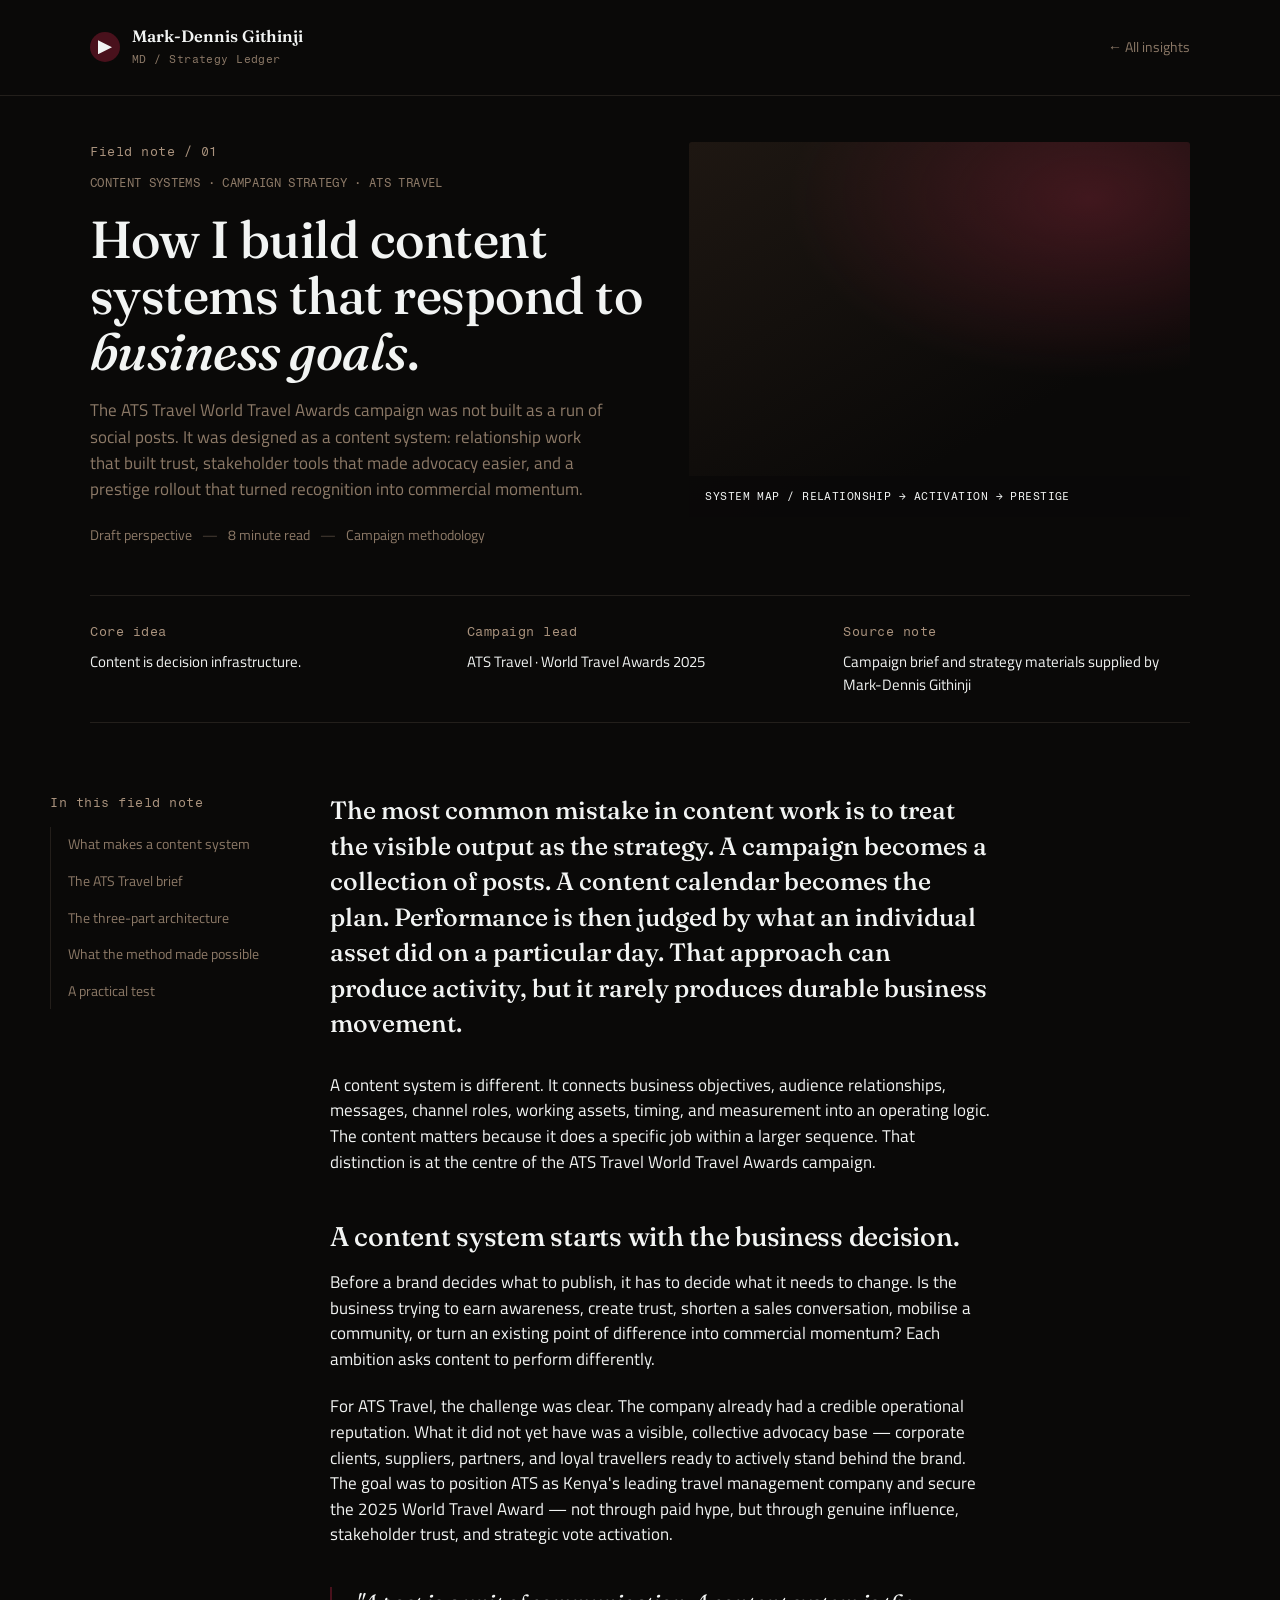
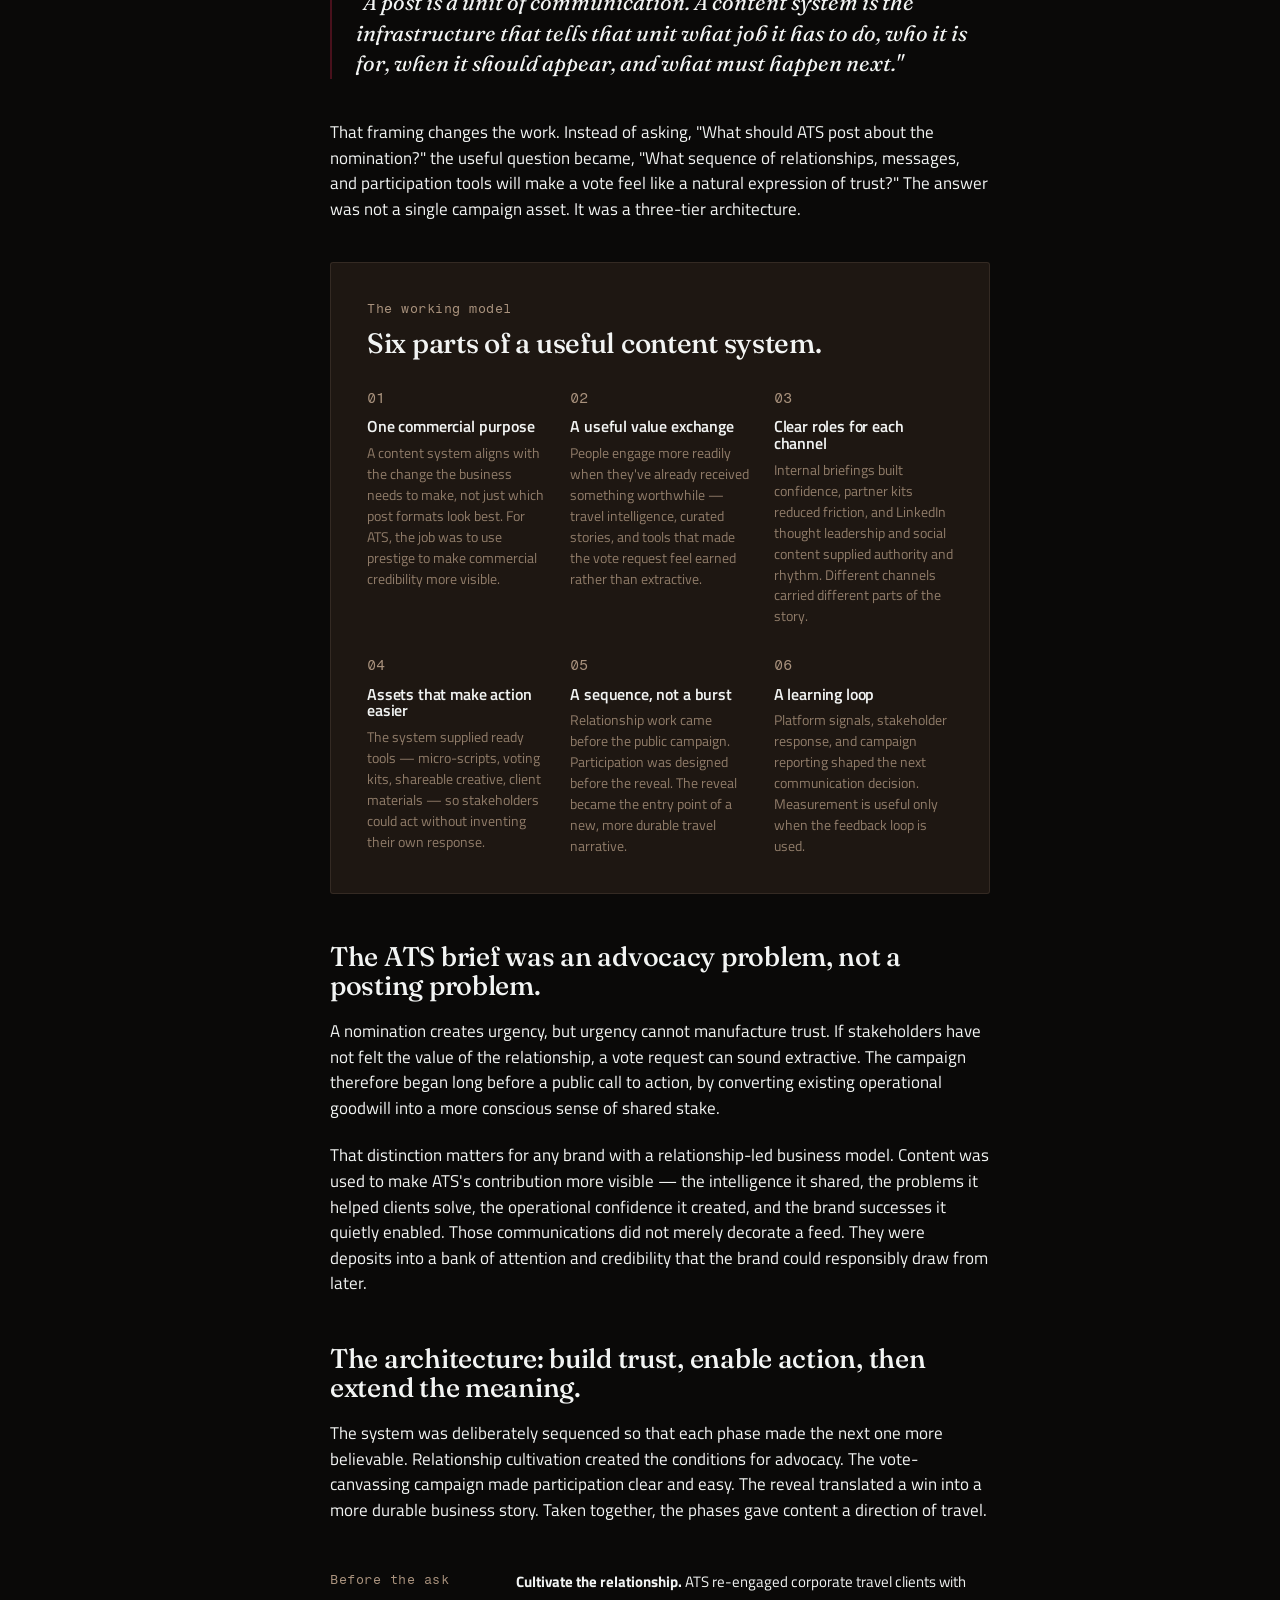
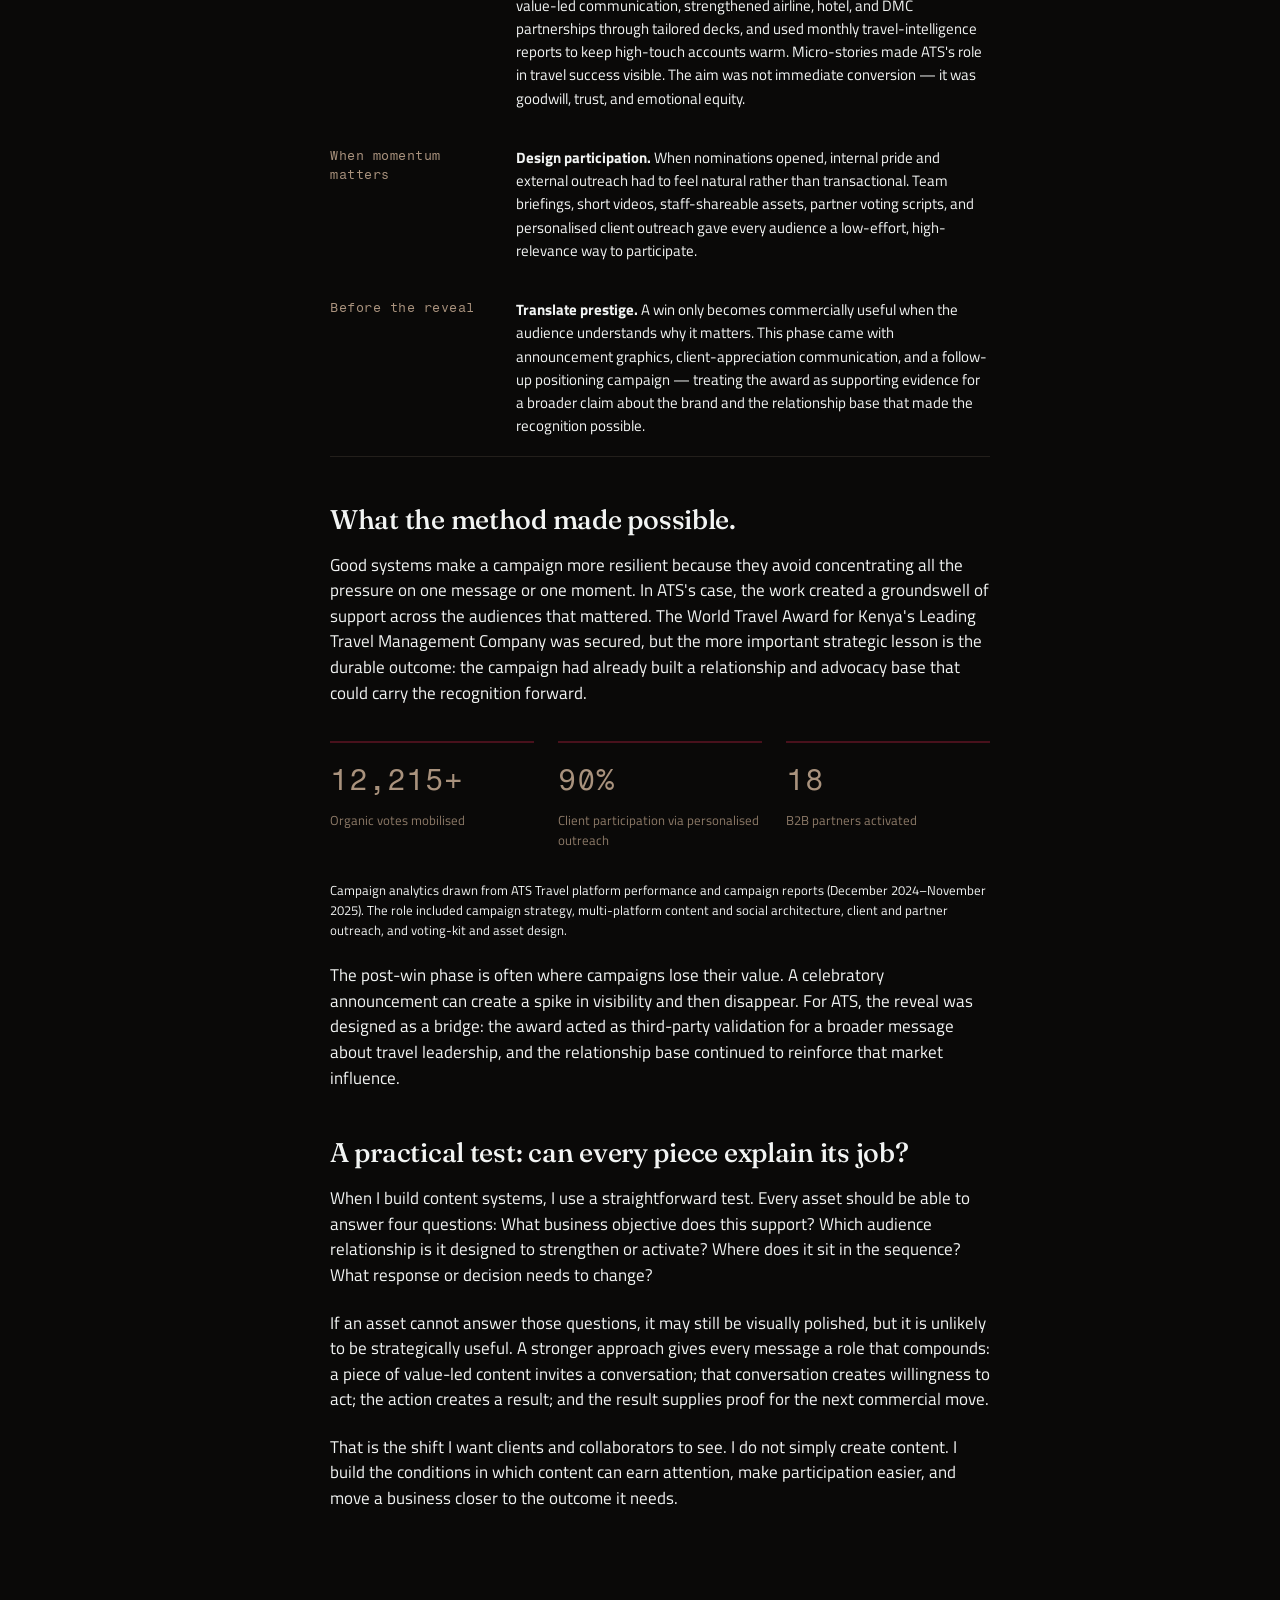
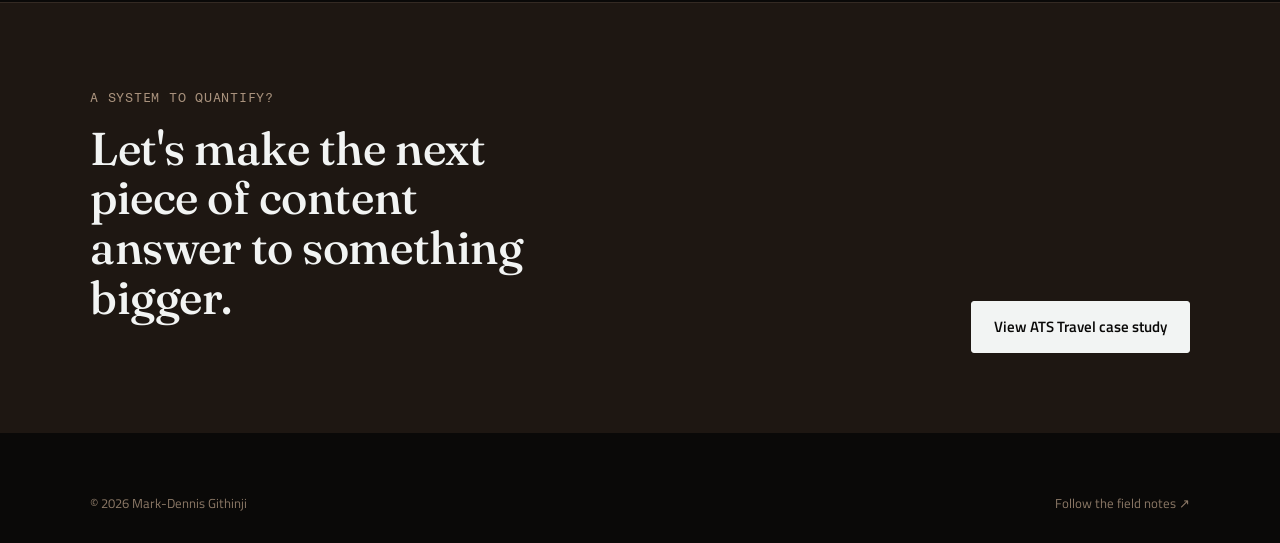
==== insights/content-systems-business-goals.html @ 2096d9ed "Add files via upload" ====
<!DOCTYPE html>
<html lang="en">
<head>
<meta charset="UTF-8">
<meta name="viewport" content="width=device-width, initial-scale=1.0">
<link rel="icon" type="image/svg+xml" href="../favicon.svg">
<title>How I Build Content Systems That Respond to Business Goals | Mark-Dennis Githinji</title>
<meta name="description" content="The ATS Travel World Travel Awards campaign was built as a content system, not a run of social posts — how relationship work, stakeholder tools, and a prestige rollout turned recognition into commercial momentum.">
<link rel="canonical" href="https://markdennisgithinji.com/insights/content-systems-business-goals.html">
<meta property="og:type" content="article">
<meta property="og:title" content="How I build content systems that respond to business goals">
<meta property="og:description" content="A content system connects business objectives, audience relationships, messages, channel roles, working assets, timing, and measurement into an operating logic.">
<meta property="og:url" content="https://markdennisgithinji.com/insights/content-systems-business-goals.html">
<link rel="stylesheet" href="../styles.css">
<script type="application/ld+json">
{
  "@context": "https://schema.org",
  "@type": "Article",
  "headline": "How I build content systems that respond to business goals",
  "author": {"@type":"Person","name":"Mark-Dennis Githinji"}
}
</script>
</head>
<body>

<header class="site-header">
  <div class="wrap">
    <a href="../index.html" class="brand">
      <span class="brand-mark" aria-hidden="true"></span>
      <span class="brand-text"><span class="brand-name">Mark-Dennis Githinji</span><br><span class="brand-role">MD / Strategy Ledger</span></span>
    </a>
    <a href="../index.html#insights" class="back-link">← All insights</a>
  </div>
</header>

<section class="article-hero">
  <div class="wrap article-hero-grid">
    <div>
      <p class="article-kicker">Field note / 01</p>
      <p class="article-tags">Content systems · Campaign strategy · ATS Travel</p>
      <h1>How I build content systems that respond to <em>business goals</em>.</h1>
      <p class="lede">The ATS Travel World Travel Awards campaign was not built as a run of social posts. It was designed as a content system: relationship work that built trust, stakeholder tools that made advocacy easier, and a prestige rollout that turned recognition into commercial momentum.</p>
      <p class="article-meta-line">
        <span>Draft perspective</span><span class="sep">—</span>
        <span>8 minute read</span><span class="sep">—</span>
        <span>Campaign methodology</span>
      </p>
    </div>
    <div class="article-figure">
      <div class="article-figure-cap">System map / relationship → activation → prestige</div>
    </div>
  </div>
</section>

<div class="wrap">
  <div class="meta-strip">
    <div><span class="section-label">Core idea</span><p class="val">Content is decision infrastructure.</p></div>
    <div><span class="section-label">Campaign lead</span><p class="val">ATS Travel · World Travel Awards 2025</p></div>
    <div><span class="section-label">Source note</span><p class="val">Campaign brief and strategy materials supplied by Mark-Dennis Githinji</p></div>
  </div>
</div>

<div class="wrap article-body-row">
  <nav class="toc">
    <span class="section-label">In this field note</span>
    <ul>
      <li><a href="#what-is">What makes a content system</a></li>
      <li><a href="#brief">The ATS Travel brief</a></li>
      <li><a href="#architecture">The three-part architecture</a></li>
      <li><a href="#possible">What the method made possible</a></li>
      <li><a href="#test">A practical test</a></li>
    </ul>
  </nav>

  <article class="prose">
    <p class="lead" id="what-is">The most common mistake in content work is to treat the visible output as the strategy. A campaign becomes a collection of posts. A content calendar becomes the plan. Performance is then judged by what an individual asset did on a particular day. That approach can produce activity, but it rarely produces durable business movement.</p>
    <p>A content system is different. It connects business objectives, audience relationships, messages, channel roles, working assets, timing, and measurement into an operating logic. The content matters because it does a specific job within a larger sequence. That distinction is at the centre of the ATS Travel World Travel Awards campaign.</p>

    <h2 id="brief">A content system starts with the business decision.</h2>
    <p>Before a brand decides what to publish, it has to decide what it needs to change. Is the business trying to earn awareness, create trust, shorten a sales conversation, mobilise a community, or turn an existing point of difference into commercial momentum? Each ambition asks content to perform differently.</p>
    <p>For ATS Travel, the challenge was clear. The company already had a credible operational reputation. What it did not yet have was a visible, collective advocacy base — corporate clients, suppliers, partners, and loyal travellers ready to actively stand behind the brand. The goal was to position ATS as Kenya's leading travel management company and secure the 2025 World Travel Award — not through paid hype, but through genuine influence, stakeholder trust, and strategic vote activation.</p>

    <blockquote class="pull reveal">"A post is a unit of communication. A content system is the infrastructure that tells that unit what job it has to do, who it is for, when it should appear, and what must happen next."</blockquote>

    <p>That framing changes the work. Instead of asking, "What should ATS post about the nomination?" the useful question became, "What sequence of relationships, messages, and participation tools will make a vote feel like a natural expression of trust?" The answer was not a single campaign asset. It was a three-tier architecture.</p>

    <div class="framework-box reveal">
      <span class="section-label">The working model</span>
      <h3>Six parts of a useful content system.</h3>
      <div class="framework-grid">
        <div class="framework-item"><span class="method-num">01</span><h4>One commercial purpose</h4><p>A content system aligns with the change the business needs to make, not just which post formats look best. For ATS, the job was to use prestige to make commercial credibility more visible.</p></div>
        <div class="framework-item"><span class="method-num">02</span><h4>A useful value exchange</h4><p>People engage more readily when they've already received something worthwhile — travel intelligence, curated stories, and tools that made the vote request feel earned rather than extractive.</p></div>
        <div class="framework-item"><span class="method-num">03</span><h4>Clear roles for each channel</h4><p>Internal briefings built confidence, partner kits reduced friction, and LinkedIn thought leadership and social content supplied authority and rhythm. Different channels carried different parts of the story.</p></div>
        <div class="framework-item"><span class="method-num">04</span><h4>Assets that make action easier</h4><p>The system supplied ready tools — micro-scripts, voting kits, shareable creative, client materials — so stakeholders could act without inventing their own response.</p></div>
        <div class="framework-item"><span class="method-num">05</span><h4>A sequence, not a burst</h4><p>Relationship work came before the public campaign. Participation was designed before the reveal. The reveal became the entry point of a new, more durable travel narrative.</p></div>
        <div class="framework-item"><span class="method-num">06</span><h4>A learning loop</h4><p>Platform signals, stakeholder response, and campaign reporting shaped the next communication decision. Measurement is useful only when the feedback loop is used.</p></div>
      </div>
    </div>

    <h2 id="architecture">The ATS brief was an advocacy problem, not a posting problem.</h2>
    <p>A nomination creates urgency, but urgency cannot manufacture trust. If stakeholders have not felt the value of the relationship, a vote request can sound extractive. The campaign therefore began long before a public call to action, by converting existing operational goodwill into a more conscious sense of shared stake.</p>
    <p>That distinction matters for any brand with a relationship-led business model. Content was used to make ATS's contribution more visible — the intelligence it shared, the problems it helped clients solve, the operational confidence it created, and the brand successes it quietly enabled. Those communications did not merely decorate a feed. They were deposits into a bank of attention and credibility that the brand could responsibly draw from later.</p>

    <h2>The architecture: build trust, enable action, then extend the meaning.</h2>
    <p>The system was deliberately sequenced so that each phase made the next one more believable. Relationship cultivation created the conditions for advocacy. The vote-canvassing campaign made participation clear and easy. The reveal translated a win into a more durable business story. Taken together, the phases gave content a direction of travel.</p>

    <div class="trio" style="grid-template-columns:1fr;gap:0;margin-top:30px;">
      <div class="proof-item" style="grid-template-columns:170px 1fr;border-bottom:1px solid var(--rule);padding:18px 0;">
        <span class="section-label">Before the ask</span>
        <div><strong>Cultivate the relationship.</strong> ATS re-engaged corporate travel clients with value-led communication, strengthened airline, hotel, and DMC partnerships through tailored decks, and used monthly travel-intelligence reports to keep high-touch accounts warm. Micro-stories made ATS's role in travel success visible. The aim was not immediate conversion — it was goodwill, trust, and emotional equity.</div>
      </div>
      <div class="proof-item" style="grid-template-columns:170px 1fr;border-bottom:1px solid var(--rule);padding:18px 0;">
        <span class="section-label">When momentum matters</span>
        <div><strong>Design participation.</strong> When nominations opened, internal pride and external outreach had to feel natural rather than transactional. Team briefings, short videos, staff-shareable assets, partner voting scripts, and personalised client outreach gave every audience a low-effort, high-relevance way to participate.</div>
      </div>
      <div class="proof-item" style="grid-template-columns:170px 1fr;padding:18px 0;">
        <span class="section-label">Before the reveal</span>
        <div><strong>Translate prestige.</strong> A win only becomes commercially useful when the audience understands why it matters. This phase came with announcement graphics, client-appreciation communication, and a follow-up positioning campaign — treating the award as supporting evidence for a broader claim about the brand and the relationship base that made the recognition possible.</div>
      </div>
    </div>

    <h2 id="possible">What the method made possible.</h2>
    <p>Good systems make a campaign more resilient because they avoid concentrating all the pressure on one message or one moment. In ATS's case, the work created a groundswell of support across the audiences that mattered. The World Travel Award for Kenya's Leading Travel Management Company was secured, but the more important strategic lesson is the durable outcome: the campaign had already built a relationship and advocacy base that could carry the recognition forward.</p>

    <div class="outcome-stats" style="grid-template-columns:repeat(3,1fr);margin-bottom:30px;">
      <div class="outcome-stat reveal"><div class="num" data-count="12500" data-suffix="+">12,500+</div><div class="lbl">Organic votes mobilised</div></div>
      <div class="outcome-stat reveal d1"><div class="num" data-count="92" data-suffix="%">92%</div><div class="lbl">Client participation via personalised outreach</div></div>
      <div class="outcome-stat reveal d2"><div class="num" data-count="18">18</div><div class="lbl">B2B partners activated</div></div>
    </div>
    <p style="font-size:13px;color:var(--ink-faint);">Campaign analytics drawn from ATS Travel platform performance and campaign reports (December 2024–November 2025). The role included campaign strategy, multi-platform content and social architecture, client and partner outreach, and voting-kit and asset design.</p>

    <p>The post-win phase is often where campaigns lose their value. A celebratory announcement can create a spike in visibility and then disappear. For ATS, the reveal was designed as a bridge: the award acted as third-party validation for a broader message about travel leadership, and the relationship base continued to reinforce that market influence.</p>

    <h2 id="test">A practical test: can every piece explain its job?</h2>
    <p>When I build content systems, I use a straightforward test. Every asset should be able to answer four questions: What business objective does this support? Which audience relationship is it designed to strengthen or activate? Where does it sit in the sequence? What response or decision needs to change?</p>
    <p>If an asset cannot answer those questions, it may still be visually polished, but it is unlikely to be strategically useful. A stronger approach gives every message a role that compounds: a piece of value-led content invites a conversation; that conversation creates willingness to act; the action creates a result; and the result supplies proof for the next commercial move.</p>
    <p>That is the shift I want clients and collaborators to see. I do not simply create content. I build the conditions in which content can earn attention, make participation easier, and move a business closer to the outcome it needs.</p>
  </article>
</div>

<section class="closing">
  <div class="wrap">
    <span class="eyebrow">A system to quantify?</span>
    <div class="closing-row">
      <h2>Let's make the next piece of content answer to something bigger.</h2>
      <a href="../work/ats-travel.html" class="btn on-rust">View ATS Travel case study</a>
    </div>
  </div>
</section>

<section class="contact-strip">
  <div class="wrap">
    <div class="site-footer" style="border-top:none;margin-top:0;padding-top:0;">
      <span>© 2026 Mark-Dennis Githinji</span>
      <a href="../index.html#insights">Follow the field notes ↗</a>
    </div>
  </div>
</section>

<script src="../script.js"></script>
</body>
</html>
---- styles.css ----
/* ============================================================
   MARK-DENNIS GITHINJI — STRATEGY LEDGER (dark direction)
   Shared design system. One file, every page reads it.
   ============================================================ */

@import url('https://fonts.googleapis.com/css2?family=Fraunces:ital,opsz,wght@0,9..144,400;0,9..144,500;0,9..144,600;0,9..144,700;0,9..144,900;1,9..144,500&family=Titillium+Web:wght@400;600;700&family=Fragment+Mono&display=swap');

:root{
  --bg: #0A0908;          /* base background, everywhere */
  --panel1: #16110E;      /* first elevation — cards, alternating sections */
  --panel2: #1E1712;      /* second elevation — deeper panels, framework boxes */
  --bone: #F2F4F3;        /* primary text on dark */
  --muted: #A9927D;       /* Grullo — accent text: labels, links, numbers */
  --muted-dim: rgba(169,146,125,0.82); /* Grullo, dimmed — secondary body copy (legible on near-black; Umber itself is too dark for text) */
  --umber: #5E503F;       /* Umber — structural only: hairlines, dividers. Never used for text. */
  --wine: #49111C;        /* Dark Sienna — fills: buttons, blocks, rare accents */
  --wine-bright: #7A2233; /* hover state for wine fills */
  --hair: rgba(169,146,125,0.16);   /* hairline borders, grullo-tinted */
  --hair-strong: rgba(169,146,125,0.30);

  --serif: 'Fraunces', Georgia, serif;
  --sans: 'Titillium Web', -apple-system, Segoe UI, sans-serif;
  --mono: 'Fragment Mono', 'SF Mono', monospace;

  --wrap: 1180px;
  --radius: 3px;
}

*{ box-sizing: border-box; }
html{ scroll-behavior: smooth; }
@media (prefers-reduced-motion: reduce){
  html{ scroll-behavior: auto; }
  *{ animation-duration: .001ms !important; transition-duration: .001ms !important; }
}

body{
  margin: 0;
  background: var(--bg);
  color: var(--bone);
  font-family: var(--sans);
  font-size: 17px;
  line-height: 1.55;
  -webkit-font-smoothing: antialiased;
}

img{ max-width: 100%; display: block; }
a{ color: inherit; text-decoration: none; }
a:focus-visible, button:focus-visible, input:focus-visible{
  outline: 2px solid var(--muted);
  outline-offset: 3px;
}

h1,h2,h3,h4{
  font-family: var(--serif);
  font-weight: 500;
  line-height: 1.08;
  margin: 0;
  letter-spacing: -0.01em;
  color: var(--bone);
}
p{ margin: 0 0 1.1em; }
p:last-child{ margin-bottom: 0; }

.wrap{ max-width: var(--wrap); margin: 0 auto; padding: 0 40px; }
@media (max-width: 720px){ .wrap{ padding: 0 22px; } }

.eyebrow{
  font-family: var(--mono);
  font-size: 12.5px;
  letter-spacing: 0.06em;
  text-transform: uppercase;
  color: var(--muted);
}
.section-label{
  font-family: var(--mono);
  font-size: 12.5px;
  color: var(--muted);
  letter-spacing: 0.04em;
}

/* ---------- scroll reveal ---------- */
.reveal{ opacity: 0; transform: translateY(26px); transition: opacity .7s ease, transform .7s ease; }
.reveal.in{ opacity: 1; transform: translateY(0); }
.reveal.d1{ transition-delay: .08s; }
.reveal.d2{ transition-delay: .16s; }
.reveal.d3{ transition-delay: .24s; }
.reveal.d4{ transition-delay: .32s; }

/* ---------- buttons ---------- */
.btn{
  display: inline-flex; align-items: center; gap: 10px;
  font-family: var(--sans); font-size: 15px; font-weight: 600;
  padding: 13px 22px; border-radius: var(--radius);
  border: 1px solid var(--wine); background: var(--wine); color: var(--bone);
  cursor: pointer;
  transition: background .15s ease, color .15s ease, border-color .15s ease;
}
.btn:hover{ background: var(--wine-bright); border-color: var(--wine-bright); }
.btn.ghost{ background: transparent; color: var(--bone); border-color: var(--hair-strong); }
.btn.ghost:hover{ background: var(--bone); color: var(--bg); border-color: var(--bone); }
.btn.on-rust{ background: var(--bone); border-color: var(--bone); color: var(--bg); }
.btn.on-rust:hover{ background: var(--muted); border-color: var(--muted); color: var(--bg); }
.btn svg{ width: 14px; height: 14px; transition: transform .15s ease; }
.btn:hover svg{ transform: translate(2px,-2px); }

.text-link{
  display: inline-flex; align-items: center; gap: 7px;
  font-weight: 600; font-size: 14.5px;
  border-bottom: 1px solid currentColor; padding-bottom: 2px;
  color: var(--muted);
}

/* ---------- header ---------- */
.site-header{ padding: 26px 0; border-bottom: 1px solid var(--hair); }
.site-header .wrap{ display: flex; align-items: center; justify-content: space-between; gap: 24px; }
.brand{ display: flex; align-items: center; gap: 12px; }
.brand-mark{ width: 30px; height: 30px; background: var(--wine); border-radius: 50%; flex-shrink: 0; position: relative; }
.brand-mark::after{ content:''; position:absolute; inset: 8px; background: var(--bone); clip-path: polygon(0 0, 100% 50%, 0 100%); }
.brand-text{ line-height: 1.25; }
.brand-name{ font-family: var(--serif); font-size: 16.5px; font-weight: 600; }
.brand-role{ font-family: var(--mono); font-size: 11px; color: var(--muted-dim); letter-spacing: .04em; }
.brand-role a{ color: inherit; }
.brand-role a:hover{ color: var(--muted); }

.main-nav{ display: flex; align-items: center; gap: 30px; }
.main-nav a{ font-size: 14.5px; font-weight: 500; color: var(--muted-dim); }
.main-nav a:hover{ color: var(--bone); }
.nav-toggle{ display: none; background: none; border: none; cursor: pointer; width: 34px; height: 34px; padding: 0; }
.nav-toggle span, .nav-toggle::before, .nav-toggle::after{
  content: ''; display: block; height: 2px; background: var(--bone); margin: 7px 6px;
  transition: transform .2s ease, opacity .2s ease;
}
.back-link{ display: inline-flex; align-items: center; gap: 8px; font-size: 14px; font-weight: 500; color: var(--muted-dim); }
.back-link:hover{ color: var(--muted); }

@media (max-width: 780px){
  .main-nav{
    position: fixed; inset: 0 0 auto 0; top: 78px; background: var(--bg);
    flex-direction: column; align-items: flex-start; padding: 24px 22px 30px;
    border-bottom: 1px solid var(--hair);
    transform: translateY(-8px); opacity: 0; visibility: hidden;
    transition: opacity .18s ease, transform .18s ease, visibility .18s;
  }
  .main-nav.open{ opacity: 1; visibility: visible; transform: translateY(0); }
  .main-nav a{ padding: 8px 0; font-size: 17px; }
  .nav-toggle{ display: block; }
}

/* ---------- hero (home) ---------- */
.hero{ padding: 70px 0 60px; }
.hero-grid{ display: grid; grid-template-columns: 1.15fr 0.85fr; gap: 56px; align-items: center; }
.hero h1{ font-size: clamp(40px, 5.6vw, 66px); margin-bottom: 22px; }
.hero-lede{ font-size: 18px; color: var(--muted-dim); max-width: 46ch; margin-bottom: 30px; }
.hero-cta-row{ display: flex; gap: 14px; flex-wrap: wrap; margin-bottom: 30px; }
.hero-tags{ display: flex; gap: 10px; flex-wrap: wrap; }
.tag{ font-family: var(--mono); font-size: 11.5px; letter-spacing: .03em; padding: 6px 11px; border: 1px solid var(--hair-strong); border-radius: 20px; color: var(--muted); }
.hero-figure{
  aspect-ratio: 4/5; border-radius: var(--radius); position: relative; overflow: hidden;
  background: radial-gradient(120% 90% at 20% 15%, rgba(122,34,51,.55), transparent 55%), linear-gradient(155deg, var(--panel2), var(--bg) 70%);
}
.hero-figure::before{
  content:''; position:absolute; inset:0;
  background-image: repeating-linear-gradient(0deg, var(--hair) 0px, var(--hair) 1px, transparent 1px, transparent 26px),
                     repeating-linear-gradient(90deg, var(--hair) 0px, var(--hair) 1px, transparent 1px, transparent 26px);
}
.hero-figure-note{ position: absolute; left: 20px; right: 20px; bottom: 20px; color: var(--bone); font-family: var(--serif); font-style: italic; font-size: 16px; line-height: 1.35; }
.hero-figure-tag{ position: absolute; top: 20px; left: 20px; font-family: var(--mono); font-size: 10.5px; letter-spacing: .05em; color: var(--muted); text-transform: uppercase; }

/* ---------- evidence bar ---------- */
.evidence{ border-top: 1px solid var(--hair); border-bottom: 1px solid var(--hair); padding: 36px 0; }
.evidence-grid{ display: grid; grid-template-columns: 1fr repeat(3, auto); gap: 30px; align-items: end; }
.evidence-intro{ max-width: 30ch; color: var(--muted-dim); font-size: 14.5px; }
.stat{ text-align: left; }
.stat-num{ font-family: var(--mono); font-size: clamp(28px,3vw,36px); color: var(--muted); line-height: 1; }
.stat-label{ font-size: 13px; color: var(--muted-dim); max-width: 20ch; margin-top: 6px; }
@media (max-width: 860px){ .evidence-grid{ grid-template-columns: 1fr 1fr; } .evidence-intro{ grid-column: 1 / -1; max-width: none; } }

/* ---------- generic section ---------- */
.section{ padding: 88px 0; }
.section.tight{ padding: 64px 0; }
.section-head{ max-width: 640px; margin-bottom: 46px; }
.section-head h2{ font-size: clamp(28px,3.4vw,40px); margin-top: 10px; }
.section-head p{ color: var(--muted-dim); margin-top: 16px; font-size: 16px; max-width: 56ch; }
.section.on-navy{ background: var(--panel2); }
.section.on-paper-dim{ background: var(--panel1); }

/* ---------- about ---------- */
.about-row{ display: grid; grid-template-columns: 0.8fr 1.2fr; gap: 56px; align-items: start; }
.about-figure{
  aspect-ratio: 3/4; border-radius: var(--radius); position: relative; overflow: hidden;
  background: radial-gradient(90% 70% at 20% 10%, rgba(122,34,51,.5), transparent 60%), linear-gradient(160deg, var(--panel2), var(--bg) 70%);
}
.about-figure-cap{ position:absolute; left:18px; bottom:18px; right: 18px; color: var(--bone); }
.about-figure-cap .name{ font-family: var(--serif); font-size: 19px; }
.about-figure-cap .role{ font-family: var(--mono); font-size: 11px; color: var(--muted); margin-top: 4px; }
.about-bio p{ font-size: 16.5px; color: var(--muted-dim); }
.about-bio p:first-child{ font-family: var(--serif); font-size: 22px; color: var(--bone); font-weight: 500; line-height: 1.4; }
.about-thesis-note{ font-size: 15px; color: var(--muted-dim); margin-top: 26px; padding-top: 22px; border-top: 1px solid var(--hair); }
.about-thesis-note strong{ color: var(--bone); }

.contrast{ display: grid; grid-template-columns: 1fr 1fr; margin-top: 36px; border: 1px solid var(--hair); border-radius: var(--radius); overflow: hidden; }
.contrast-col{ padding: 26px 28px; }
.contrast-col.usual{ background: var(--panel1); }
.contrast-col.mine{ background: var(--wine); }
.contrast-col h4{ font-family: var(--mono); font-size: 11.5px; letter-spacing: .04em; text-transform: uppercase; margin-bottom: 16px; }
.contrast-col.usual h4{ color: var(--muted-dim); }
.contrast-col.mine h4{ color: #E9C6BF; }
.contrast-col ul{ margin: 0; padding: 0; list-style: none; }
.contrast-col li{ font-size: 14.5px; padding: 10px 0; border-top: 1px solid var(--hair); }
.contrast-col.mine li{ border-top: 1px solid rgba(242,244,243,.14); color: var(--bone); }
.contrast-col.usual li{ color: var(--muted-dim); }
.contrast-col li:first-child{ border-top: none; }
@media (max-width: 780px){ .about-row{ grid-template-columns: 1fr; } .contrast{ grid-template-columns: 1fr; } }

/* ---------- case tiles (home) ---------- */
.case-grid{ display: grid; grid-template-columns: 1fr 1fr; gap: 24px; }
.case-tile{ border: 1px solid var(--hair); border-radius: var(--radius); overflow: hidden; background: var(--panel1); display: flex; flex-direction: column; transition: border-color .2s ease, transform .2s ease; }
.case-tile:hover{ border-color: var(--hair-strong); transform: translateY(-3px); }
.case-tile-figure{ aspect-ratio: 16/10; position: relative; background: radial-gradient(90% 70% at 85% 10%, rgba(122,34,51,.45), transparent 60%), linear-gradient(140deg, var(--panel2), var(--bg) 75%); }
.case-tile-kicker{ position: absolute; left: 16px; top: 16px; font-family: var(--mono); font-size: 10.5px; letter-spacing: .05em; color: var(--muted); text-transform: uppercase; }
.case-tile-body{ padding: 22px 24px 26px; flex: 1; display: flex; flex-direction: column; }
.case-tile-client{ font-family: var(--mono); font-size: 12px; color: var(--muted); margin-bottom: 10px; letter-spacing: .02em; }
.case-tile h3{ font-size: 22px; margin-bottom: 12px; }
.case-tile-tags{ color: var(--muted-dim); font-size: 12.5px; margin-bottom: 18px; line-height: 1.5; }
.case-tile .text-link{ margin-top: auto; }
@media (max-width: 860px){ .case-grid{ grid-template-columns: 1fr; } }

/* ---------- method / numbered sequence ---------- */
.method-row{ display: grid; grid-template-columns: 1fr 1.4fr; gap: 50px; }
.method-list{ border-top: 1px solid var(--hair); }
.method-item{ display: grid; grid-template-columns: 56px 1fr; gap: 20px; padding: 22px 0; border-bottom: 1px solid var(--hair); }
.method-num{ font-family: var(--mono); color: var(--muted); font-size: 15px; padding-top: 2px; }
.method-item h4{ font-size: 18px; margin-bottom: 6px; font-family: var(--sans); font-weight: 600; }
.method-item p{ color: var(--muted-dim); font-size: 14.5px; }
@media (max-width: 860px){ .method-row{ grid-template-columns: 1fr; gap: 20px; } }

/* ---------- capability / two-col cards ---------- */
.card-grid-2{ display: grid; grid-template-columns: 1fr 1fr; gap: 1px; background: var(--hair); border: 1px solid var(--hair); }
.card{ background: var(--panel1); padding: 34px; }
.card h3{ font-size: 22px; margin: 12px 0 10px; }
.card p{ color: var(--muted-dim); font-size: 14.5px; }
@media (max-width: 780px){ .card-grid-2{ grid-template-columns: 1fr; } }

/* ---------- engagement cards ---------- */
.engage-grid{ display: grid; grid-template-columns: repeat(3,1fr); gap: 22px; }
.engage-card{ border: 1px solid var(--hair); border-radius: var(--radius); padding: 30px; background: var(--panel1); }
.engage-card.feature{ background: var(--wine); border-color: var(--wine); }
.engage-card.feature .section-label{ color: #E9C6BF; }
.engage-card h3{ font-size: 21px; margin: 10px 0 10px; }
.engage-card p{ font-size: 14.5px; color: var(--muted-dim); }
.engage-card.feature p{ color: #EAD3CD; }
@media (max-width: 860px){ .engage-grid{ grid-template-columns: 1fr; } }

/* ---------- testimonial / pending ---------- */
.testi-grid{ display: grid; grid-template-columns: 1fr 1fr; gap: 22px; }
.testi-card{ border: 1px dashed var(--hair-strong); border-radius: var(--radius); padding: 30px; }
.testi-card .section-label{ margin-bottom: 14px; display:block; }
.testi-card p{ font-family: var(--serif); font-style: italic; font-size: 19px; color: var(--bone); }
@media (max-width: 780px){ .testi-grid{ grid-template-columns: 1fr; } }

/* ---------- insight tiles ---------- */
.insight-grid{ display: grid; grid-template-columns: repeat(3,1fr); gap: 22px; }
.insight-tile{ border: 1px solid var(--hair); border-radius: var(--radius); padding: 26px; background: var(--panel1); display: flex; flex-direction: column; min-height: 200px; transition: border-color .2s ease, transform .2s ease; }
.insight-tile:hover{ border-color: var(--hair-strong); transform: translateY(-3px); }
.insight-tile .section-label{ margin-bottom: 12px; }
.insight-tile h3{ font-size: 19px; margin-bottom: 14px; flex: 1; }
.insight-tile .text-link{ font-size: 13.5px; }
@media (max-width: 860px){ .insight-grid{ grid-template-columns: 1fr; } }

.signal-row{ margin-top: 40px; border-top: 1px solid var(--hair); padding-top: 30px; display: flex; justify-content: space-between; align-items: center; gap: 24px; flex-wrap: wrap; }
.signal-row p{ font-size: 14px; color: var(--muted-dim); max-width: 34ch; }
.signal-form{ display: flex; gap: 10px; }
.signal-form input{ font-family: var(--sans); font-size: 14px; padding: 12px 14px; border: 1px solid var(--hair-strong); border-radius: var(--radius); background: var(--panel1); color: var(--bone); min-width: 220px; }
.signal-form .form-note{ font-size: 13px; color: var(--muted); align-self: center; display:none; }

/* ---------- closing cta ---------- */
.closing{ background: var(--panel2); padding: 80px 0; border-top: 1px solid var(--hair); }
.closing h2{ font-size: clamp(30px,4vw,46px); margin: 14px 0 30px; max-width: 16ch; }
.closing-row{ display: flex; justify-content: space-between; align-items: flex-end; gap: 30px; flex-wrap: wrap; }

.contact-strip{ background: var(--bg); padding: 60px 0 30px; }
.contact-row{ display: flex; gap: 40px; flex-wrap: wrap; font-size: 14.5px; }
.contact-row a:hover{ color: var(--muted); }
.contact-label{ display:block; font-family: var(--mono); font-size: 11px; color: var(--muted-dim); margin-bottom: 6px; }
.site-footer{ border-top: 1px solid var(--hair); margin-top: 40px; padding-top: 24px; display: flex; justify-content: space-between; font-size: 13px; color: var(--muted-dim); flex-wrap: wrap; gap: 10px; }

/* ============================================================
   ARTICLE PAGES (case studies + insights)
   ============================================================ */
.article-hero{ padding: 46px 0 50px; }
.article-hero-grid{ display: grid; grid-template-columns: 1.05fr .95fr; gap: 46px; align-items: start; }
.article-kicker{ font-family: var(--mono); font-size: 12.5px; color: var(--muted); letter-spacing: .04em; margin-bottom: 14px; }
.article-tags{ font-family: var(--mono); font-size: 11.5px; color: var(--muted-dim); letter-spacing: .03em; margin-bottom: 18px; text-transform: uppercase; }
.article-hero h1{ font-size: clamp(34px,4.6vw,52px); margin-bottom: 18px; }
.article-hero .lede{ font-size: 17px; color: var(--muted-dim); max-width: 52ch; }
.article-meta-line{ margin-top: 22px; font-size: 13.5px; color: var(--muted-dim); display: flex; gap: 10px; flex-wrap: wrap; }
.article-meta-line .sep{ opacity: .5; }
.article-meta-line a{ color: var(--muted); font-weight: 600; }

.article-figure{ aspect-ratio: 4/3; border-radius: var(--radius); position: relative; overflow: hidden;
  background: radial-gradient(100% 80% at 80% 15%, rgba(122,34,51,.45), transparent 60%), linear-gradient(150deg, var(--panel2), var(--bg) 70%); }
.article-figure-cap{ position: absolute; left:0; right:0; bottom:0; background: rgba(10,9,8,.88); color: var(--bone); font-family: var(--mono); font-size: 11px; letter-spacing: .04em; padding: 12px 16px; text-transform: uppercase; }

.meta-strip{ border-top: 1px solid var(--hair); border-bottom: 1px solid var(--hair); padding: 26px 0; display: grid; grid-template-columns: repeat(3,1fr); gap: 30px; }
.meta-strip .section-label{ margin-bottom: 8px; display:block; }
.meta-strip .val{ font-size: 15px; }
.meta-strip ul{ margin: 0; padding-left: 18px; font-size: 14.5px; color: var(--muted-dim); }
.meta-strip li{ margin-bottom: 3px; }
@media (max-width: 780px){ .meta-strip{ grid-template-columns: 1fr; } .article-hero-grid{ grid-template-columns: 1fr; } }

.brief-row{ display: grid; grid-template-columns: 1fr 300px; gap: 50px; padding: 70px 0; }
.brief-row p{ font-family: var(--serif); font-size: 24px; line-height: 1.4; font-weight: 500; }
.opportunity-box{ border-left: 2px solid var(--wine); padding-left: 20px; align-self: start; }
.opportunity-box .section-label{ display:block; margin-bottom: 10px; }
.opportunity-box p{ font-family: var(--sans); font-size: 14.5px; color: var(--muted-dim); font-weight: 400; }
@media (max-width: 860px){ .brief-row{ grid-template-columns: 1fr; padding: 50px 0; } }

.system-cols{ display: grid; grid-template-columns: repeat(3,1fr); gap: 1px; background: var(--hair); border-top: 1px solid var(--hair); border-bottom: 1px solid var(--hair); margin-top: 40px; }
.system-col{ background: var(--panel2); padding: 28px; }
.system-col h4{ font-family: var(--sans); font-weight: 600; font-size: 17px; margin: 10px 0 12px; }
.system-col p{ font-size: 14px; color: var(--muted-dim); margin-bottom: 14px; }
.system-col ul{ margin: 0; padding: 0; list-style: none; }
.system-col li{ font-size: 13.5px; color: var(--muted-dim); padding-left: 20px; position: relative; margin-bottom: 8px; }
.system-col li::before{ content: '✓'; position: absolute; left: 0; color: var(--muted); }
@media (max-width: 860px){ .system-cols{ grid-template-columns: 1fr; } }

.outcome-stats{ display: grid; grid-template-columns: repeat(4,1fr); gap: 24px; margin-top: 36px; }
.outcome-stat{ border-top: 2px solid var(--wine); padding-top: 14px; }
.outcome-stat .num{ font-family: var(--mono); font-size: clamp(22px,2.4vw,30px); color: var(--muted); }
.outcome-stat .lbl{ font-size: 13px; color: var(--muted-dim); margin-top: 6px; }
.metric-note{ font-size: 12px; color: var(--muted-dim); margin-top: 22px; max-width: 70ch; }
@media (max-width: 860px){ .outcome-stats{ grid-template-columns: 1fr 1fr; } }

.evidence-drawer-grid{ display: grid; grid-template-columns: 1fr 1fr; gap: 22px; margin-top: 30px; }
.evidence-card{ background: var(--panel1); border: 1px solid var(--hair); border-radius: var(--radius); padding: 22px; }
.evidence-swatch{ height: 70px; border-radius: var(--radius); background: repeating-linear-gradient(100deg, var(--hair) 0 2px, transparent 2px 22px); border: 1px solid var(--hair); margin-bottom: 16px; position: relative; overflow:hidden; }
.evidence-swatch::after{ content:''; position:absolute; right:14px; top:14px; bottom:14px; width: 34px; background: var(--wine); border-radius: 2px; }
.evidence-pending{ font-family: var(--mono); font-size: 10.5px; letter-spacing: .04em; color: var(--muted); text-transform: uppercase; margin-bottom: 10px; display: block; }
.evidence-card h4{ font-family: var(--sans); font-weight: 600; font-size: 15.5px; margin-bottom: 8px; }
.evidence-card p{ font-size: 13px; color: var(--muted-dim); }
@media (max-width: 780px){ .evidence-drawer-grid{ grid-template-columns: 1fr; } }

.proof-list{ margin-top: 30px; border-top: 1px solid var(--hair); }
.proof-item{ display: grid; grid-template-columns: 46px 1fr; gap: 16px; padding: 16px 0; border-bottom: 1px solid var(--hair); font-size: 15px; }
.proof-item .method-num{ font-size: 13px; }

.related-note{ display: grid; grid-template-columns: 220px 1fr; gap: 26px; align-items: center; margin-top: 20px; padding: 24px; border: 1px solid var(--hair); border-radius: var(--radius); }
.related-note-fig{ aspect-ratio: 4/3; border-radius: var(--radius); background: linear-gradient(150deg, var(--panel2), var(--bg) 75%); }
.related-note h4{ font-size: 19px; margin: 10px 0 8px; }
.related-note p{ font-size: 14px; color: var(--muted-dim); margin-bottom: 10px; }
@media (max-width: 700px){ .related-note{ grid-template-columns: 1fr; } }

/* ---------- insight/field-note article body ---------- */
.article-body-row{ display: grid; grid-template-columns: 220px 1fr; gap: 60px; padding: 70px 0; }
.toc{ position: sticky; top: 30px; align-self: start; }
.toc .section-label{ display:block; margin-bottom: 14px; }
.toc ul{ list-style: none; margin: 0; padding: 0; border-left: 1px solid var(--hair); }
.toc li{ margin-bottom: 2px; }
.toc a{ display: block; padding: 7px 0 7px 16px; font-size: 13.5px; color: var(--muted-dim); border-left: 2px solid transparent; margin-left: -1px; }
.toc a:hover, .toc a.active{ color: var(--muted); border-left-color: var(--muted); }

.prose{ max-width: 66ch; }
.prose .lead{ font-family: var(--serif); font-size: 25px; line-height: 1.42; font-weight: 500; margin-bottom: 30px; }
.prose p{ font-size: 16.5px; color: var(--bone); margin-bottom: 22px; }
.prose h2{ font-size: 27px; margin: 48px 0 18px; }

.trio{ display: grid; grid-template-columns: repeat(3,1fr); gap: 20px; margin: 36px 0; }
.trio-item{ border-top: 2px solid var(--wine); padding-top: 12px; }
.trio-item .method-num{ font-size: 13px; }
.trio-item h4{ font-family: var(--sans); font-weight: 600; font-size: 16px; margin: 8px 0 8px; }
.trio-item p{ font-size: 13.5px; color: var(--muted-dim); margin-bottom: 0; }
@media (max-width: 780px){ .trio{ grid-template-columns: 1fr; } }

.framework-box{ background: var(--panel2); border: 1px solid var(--hair); border-radius: var(--radius); padding: 36px; margin: 40px 0; }
.framework-box .section-label{ margin-bottom: 10px; display:block; }
.framework-box h3{ font-size: clamp(22px,2.6vw,28px); margin-bottom: 26px; max-width: 26ch; }
.framework-grid{ display: grid; grid-template-columns: repeat(3,1fr); gap: 24px; }
.framework-grid.two{ grid-template-columns: repeat(2,1fr); }
.framework-item .method-num{ color: var(--muted); font-size: 15px; }
.framework-item h4{ font-family: var(--sans); font-weight: 600; font-size: 15.5px; margin: 8px 0 8px; }
.framework-item .step-tag{ font-family: var(--mono); font-size: 10px; color: var(--muted); text-transform: uppercase; letter-spacing: .04em; display:block; margin-bottom: 4px;}
.framework-item p{ font-size: 13.5px; color: var(--muted-dim); margin-bottom: 0; }
@media (max-width: 780px){ .framework-grid, .framework-grid.two{ grid-template-columns: 1fr; } }

blockquote.pull{ border-left: 2px solid var(--wine); margin: 40px 0; padding-left: 24px; font-family: var(--serif); font-style: italic; font-size: 22px; line-height: 1.4; color: var(--bone); }
@media (max-width: 780px){ .article-body-row{ grid-template-columns: 1fr; } .toc{ position: static; margin-bottom: 10px; } }
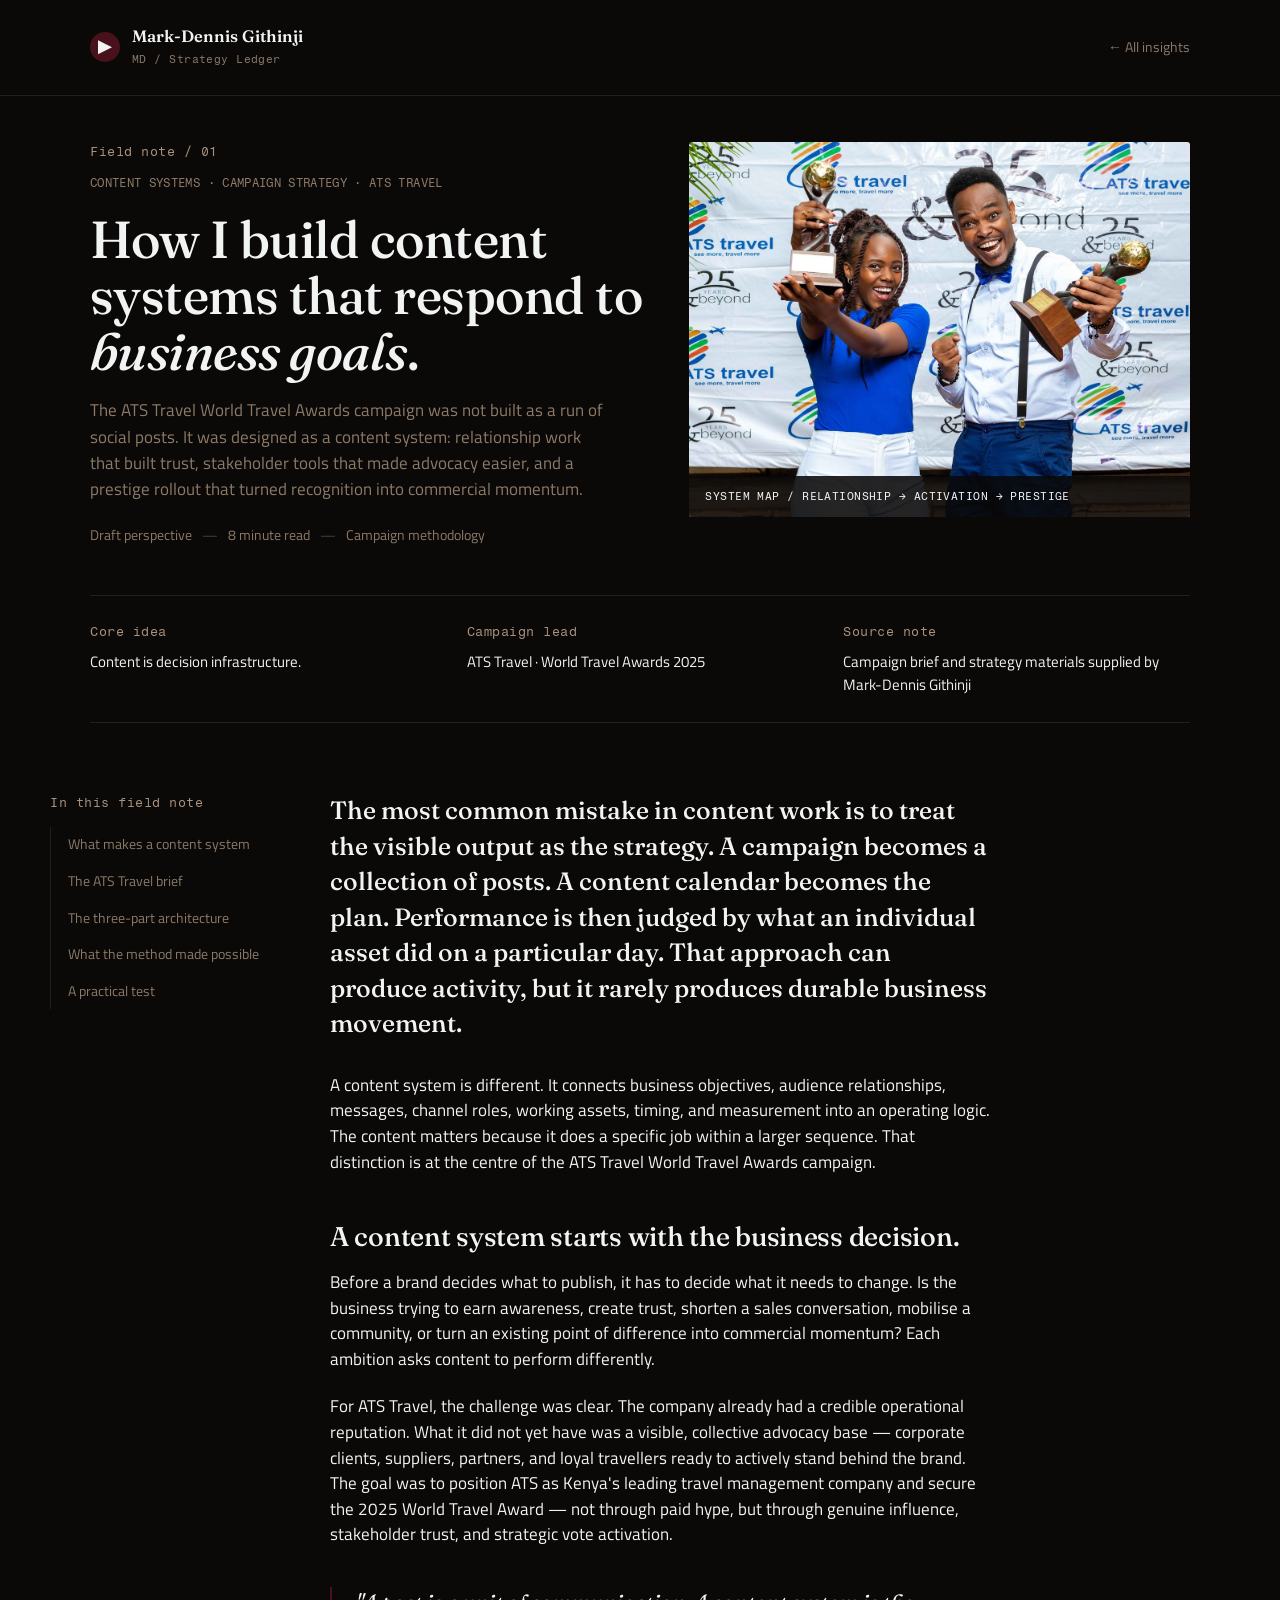
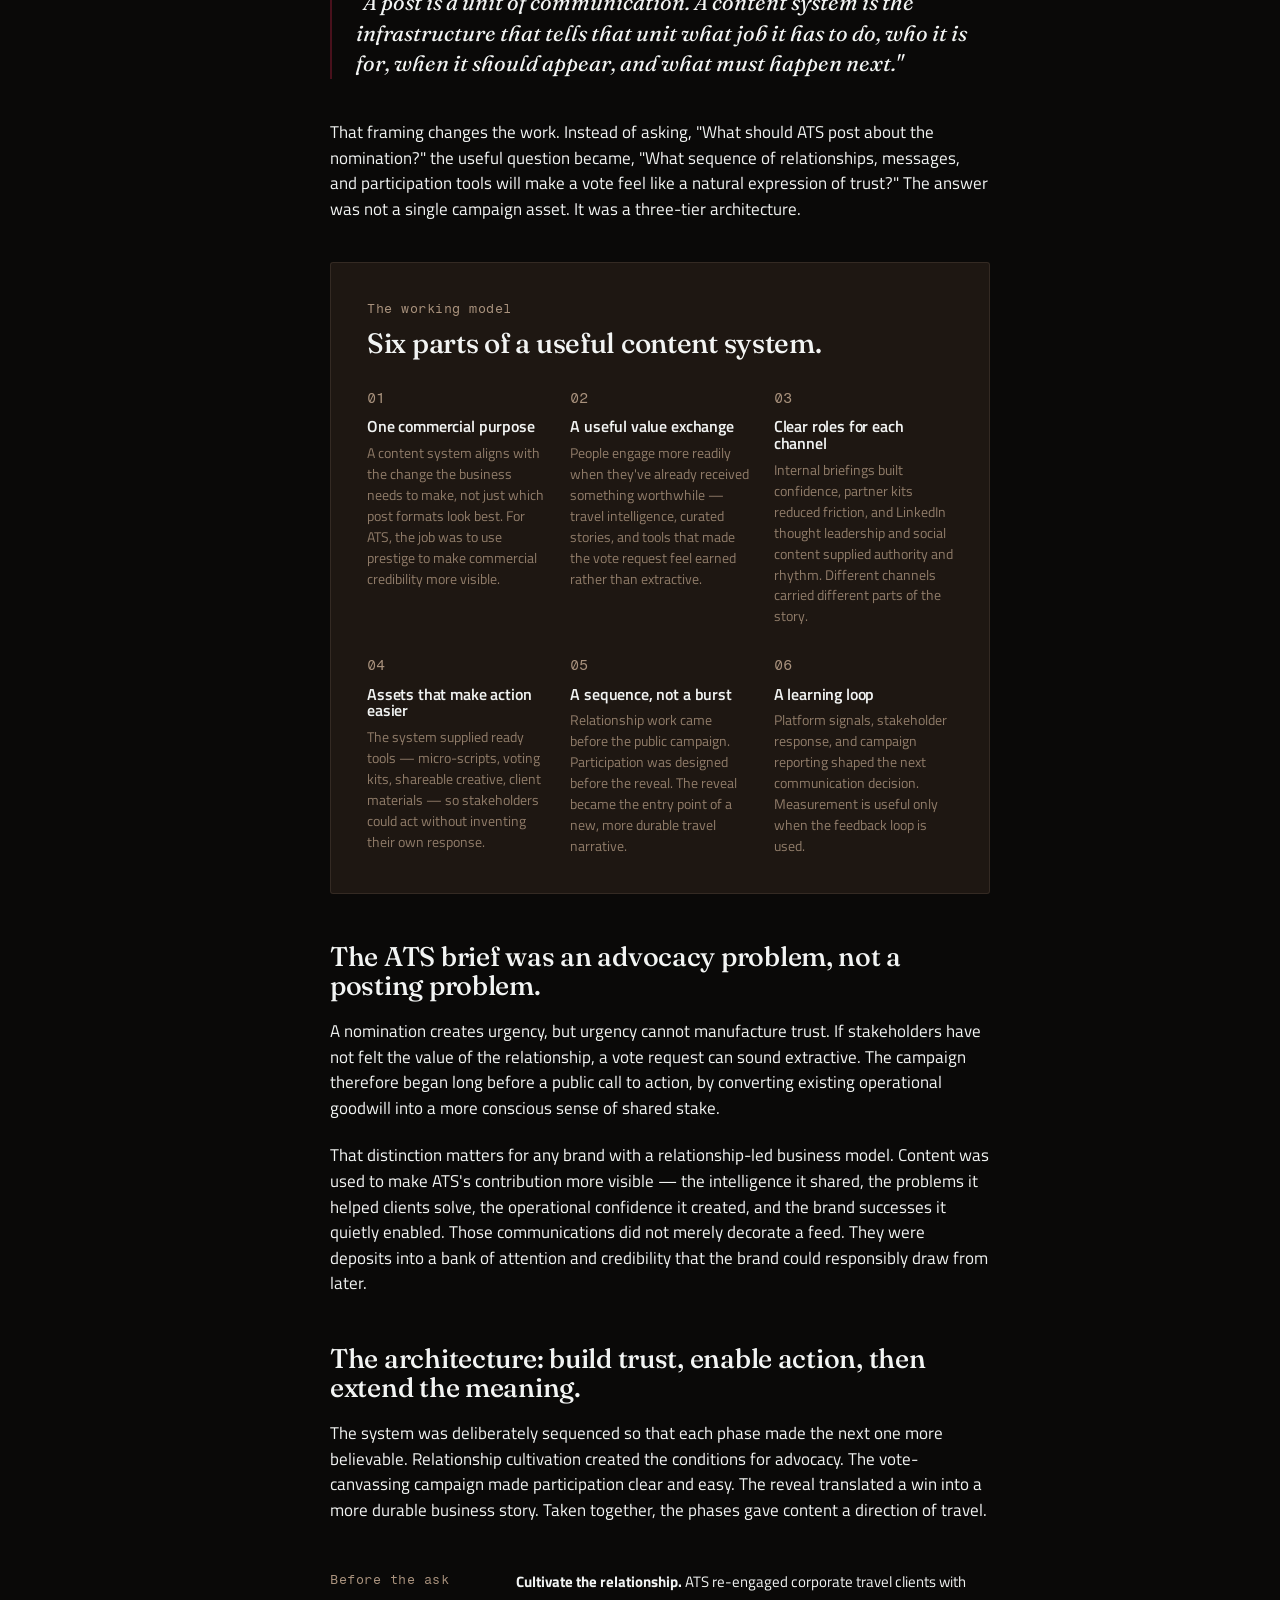
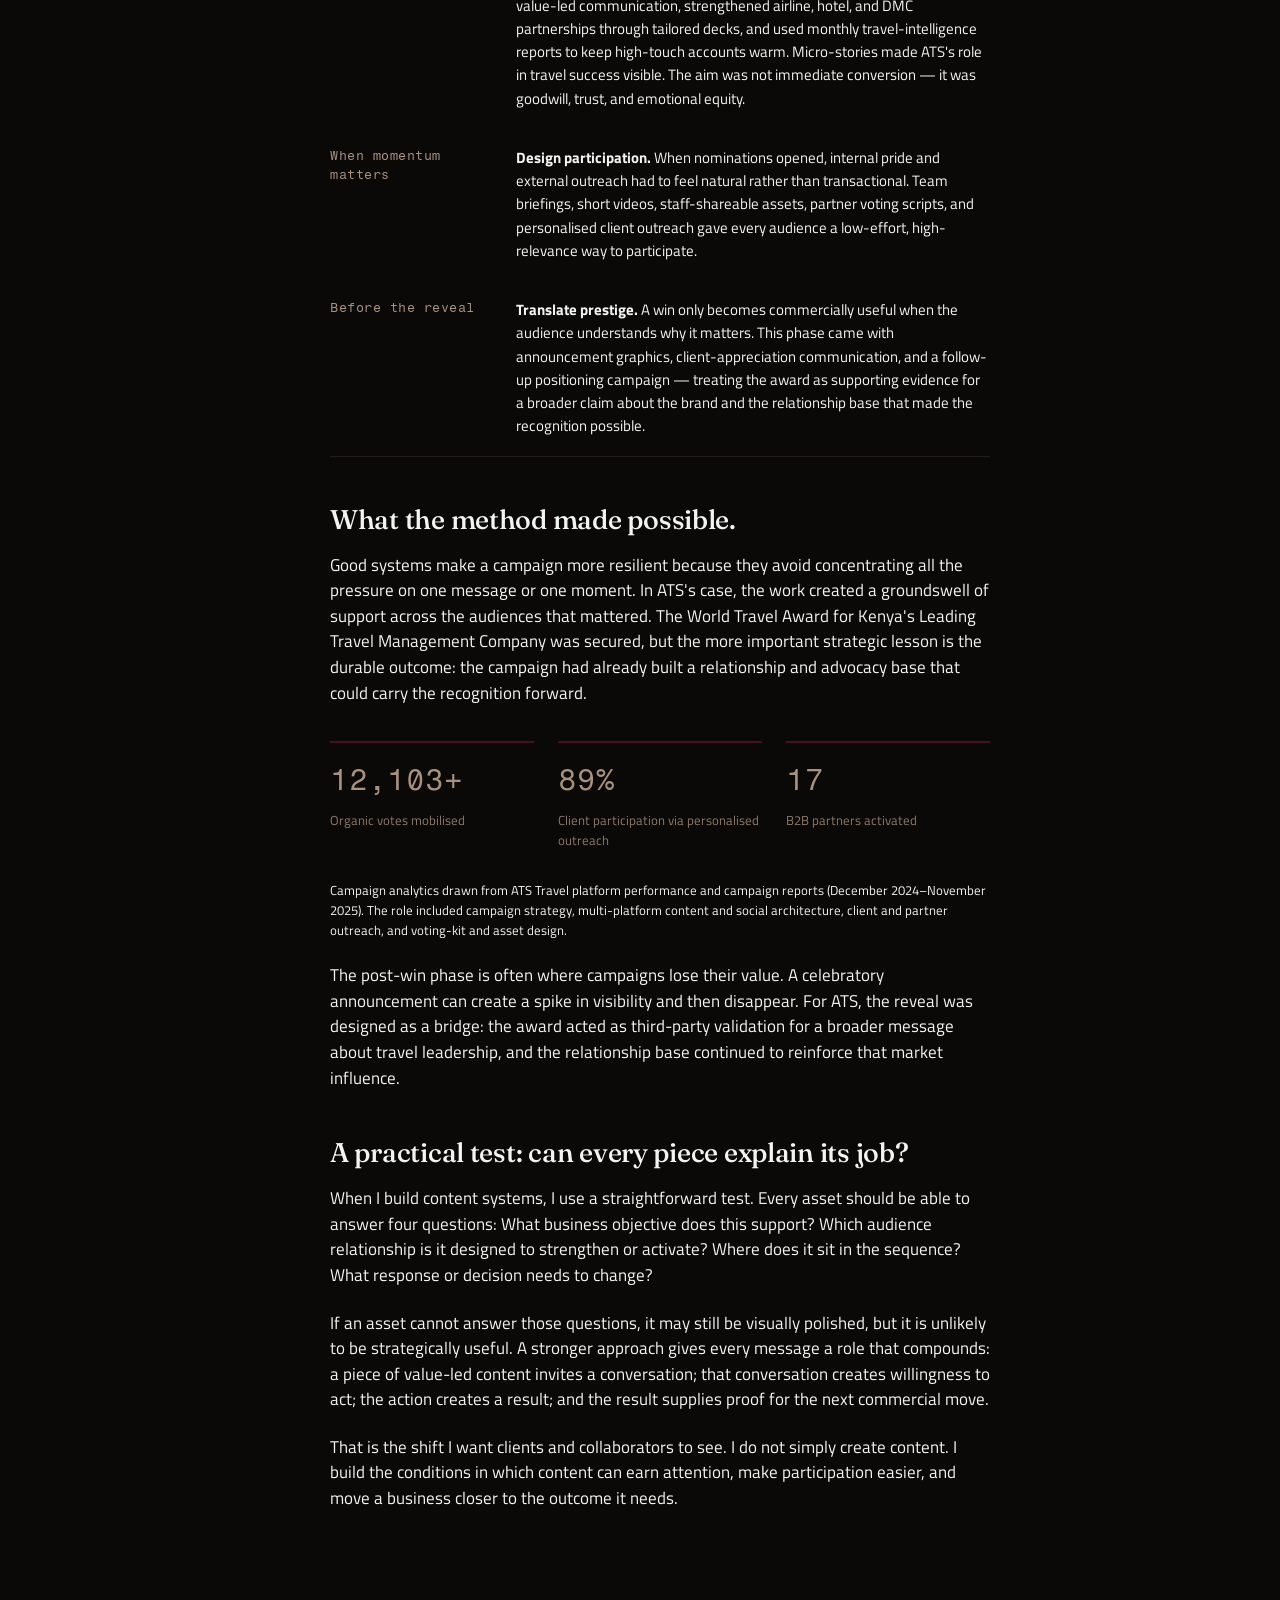
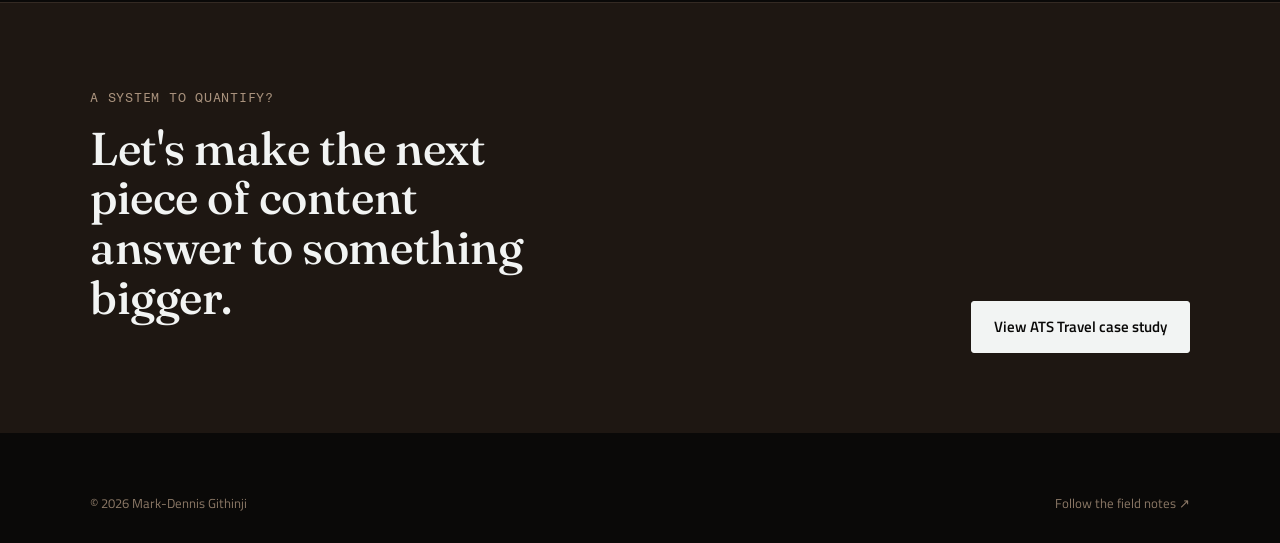
==== commit fe8168c5: "Add files via upload" ====
--- a/insights/content-systems-business-goals.html
+++ b/insights/content-systems-business-goals.html
@@ -46,7 +46,7 @@
         <span>Campaign methodology</span>
       </p>
     </div>
-    <div class="article-figure">
+    <div class="article-figure"><img class="figure-img" src="../images/ats-award-duo-2.jpg" alt="Mark-Dennis Githinji and colleague celebrating the ATS Travel World Travel Awards win">
       <div class="article-figure-cap">System map / relationship → activation → prestige</div>
     </div>
   </div>
--- a/styles.css
+++ b/styles.css
@@ -158,6 +158,8 @@
   aspect-ratio: 4/5; border-radius: var(--radius); position: relative; overflow: hidden;
   background: radial-gradient(120% 90% at 20% 15%, rgba(122,34,51,.55), transparent 55%), linear-gradient(155deg, var(--panel2), var(--bg) 70%);
 }
+.figure-img{ position: absolute; inset: 0; width: 100%; height: 100%; object-fit: cover; z-index: 0; }
+.figure-scrim{ position: absolute; left:0; right:0; bottom:0; height: 55%; background: linear-gradient(to top, rgba(10,9,8,.92), transparent); z-index: 1; }
 .hero-figure::before{
   content:''; position:absolute; inset:0;
   background-image: repeating-linear-gradient(0deg, var(--hair) 0px, var(--hair) 1px, transparent 1px, transparent 26px),
